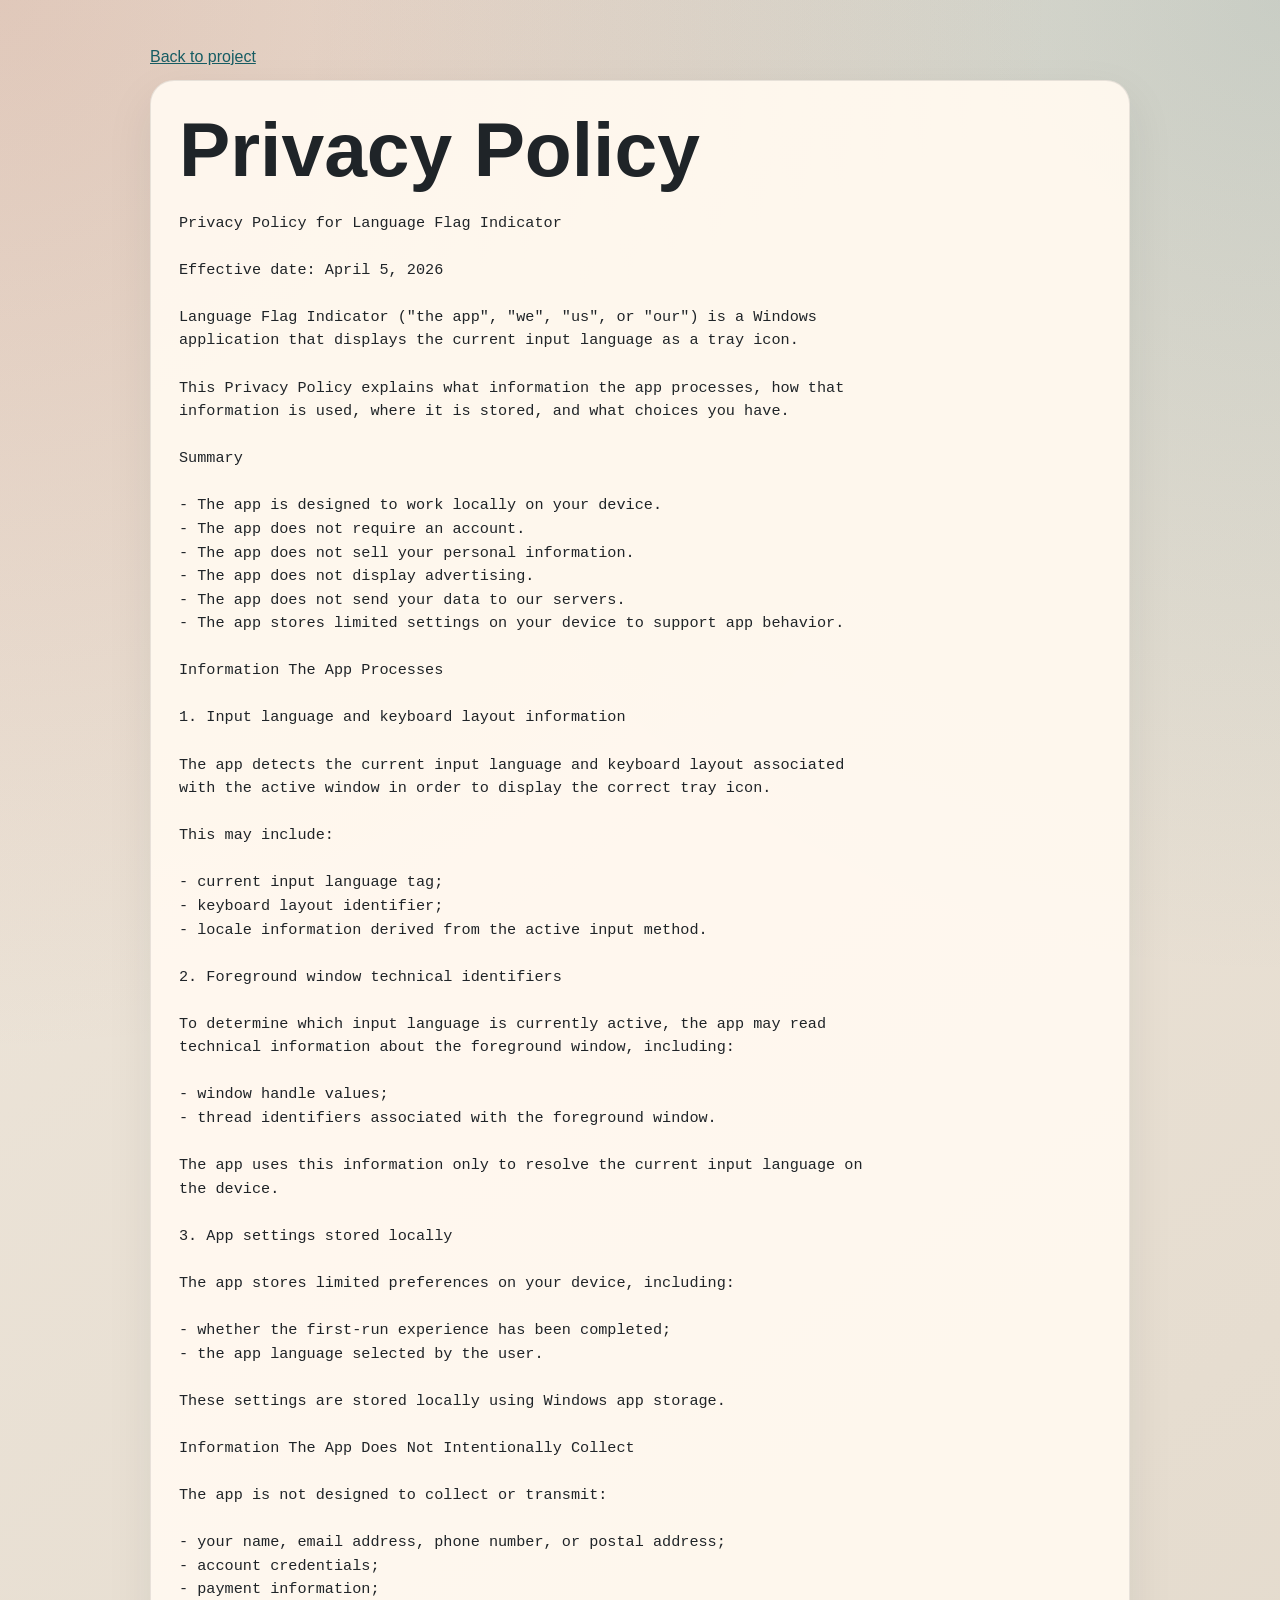
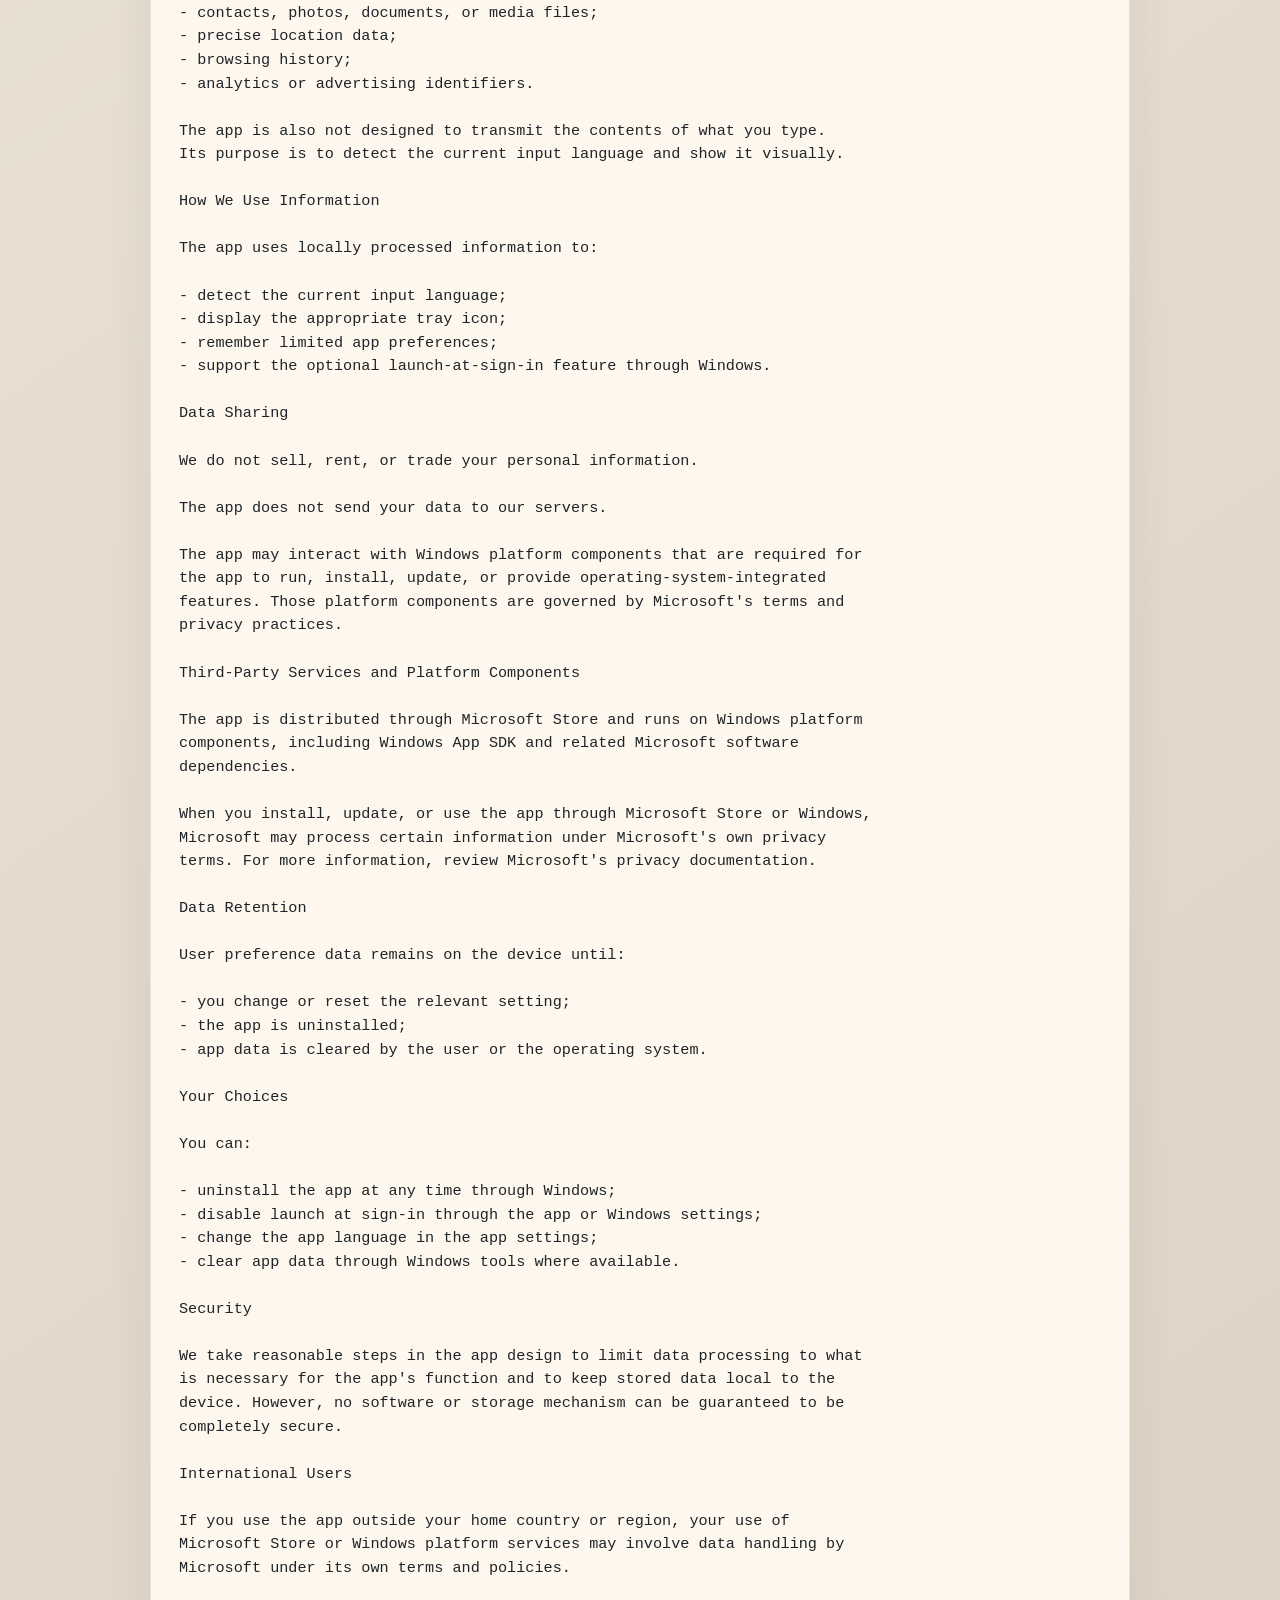
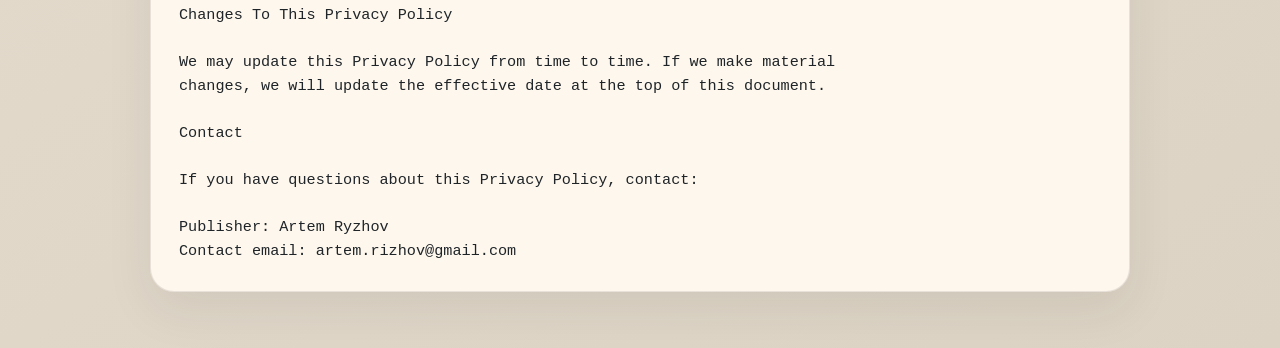
==== privacy-policy.html @ 20d2ef0d "Initialize static site What changed: - replace the placeholder landing page with a simple project si" ====
<!DOCTYPE html>
<!-- Generated from canonical legal text files in /src. Do not edit by hand. -->
<html lang="en">
<head>
  <meta charset="utf-8">
  <meta name="viewport" content="width=device-width, initial-scale=1">
  <title>Language Flag Indicator Privacy Policy</title>
  <meta name="description" content="Current privacy policy text for Language Flag Indicator.">
  <link rel="stylesheet" href="site.css">
</head>
<body class="legal-page">
  <main class="page-shell">
    <nav class="top-nav"><a href="index.html">Back to project</a></nav>
    <article class="legal-panel">
      <h1>Privacy Policy</h1>
      <pre class="legal-text">Privacy Policy for Language Flag Indicator

Effective date: April 5, 2026

Language Flag Indicator (&quot;the app&quot;, &quot;we&quot;, &quot;us&quot;, or &quot;our&quot;) is a Windows
application that displays the current input language as a tray icon.

This Privacy Policy explains what information the app processes, how that
information is used, where it is stored, and what choices you have.

Summary

- The app is designed to work locally on your device.
- The app does not require an account.
- The app does not sell your personal information.
- The app does not display advertising.
- The app does not send your data to our servers.
- The app stores limited settings on your device to support app behavior.

Information The App Processes

1. Input language and keyboard layout information

The app detects the current input language and keyboard layout associated
with the active window in order to display the correct tray icon.

This may include:

- current input language tag;
- keyboard layout identifier;
- locale information derived from the active input method.

2. Foreground window technical identifiers

To determine which input language is currently active, the app may read
technical information about the foreground window, including:

- window handle values;
- thread identifiers associated with the foreground window.

The app uses this information only to resolve the current input language on
the device.

3. App settings stored locally

The app stores limited preferences on your device, including:

- whether the first-run experience has been completed;
- the app language selected by the user.

These settings are stored locally using Windows app storage.

Information The App Does Not Intentionally Collect

The app is not designed to collect or transmit:

- your name, email address, phone number, or postal address;
- account credentials;
- payment information;
- contacts, photos, documents, or media files;
- precise location data;
- browsing history;
- analytics or advertising identifiers.

The app is also not designed to transmit the contents of what you type.
Its purpose is to detect the current input language and show it visually.

How We Use Information

The app uses locally processed information to:

- detect the current input language;
- display the appropriate tray icon;
- remember limited app preferences;
- support the optional launch-at-sign-in feature through Windows.

Data Sharing

We do not sell, rent, or trade your personal information.

The app does not send your data to our servers.

The app may interact with Windows platform components that are required for
the app to run, install, update, or provide operating-system-integrated
features. Those platform components are governed by Microsoft&#39;s terms and
privacy practices.

Third-Party Services and Platform Components

The app is distributed through Microsoft Store and runs on Windows platform
components, including Windows App SDK and related Microsoft software
dependencies.

When you install, update, or use the app through Microsoft Store or Windows,
Microsoft may process certain information under Microsoft&#39;s own privacy
terms. For more information, review Microsoft&#39;s privacy documentation.

Data Retention

User preference data remains on the device until:

- you change or reset the relevant setting;
- the app is uninstalled;
- app data is cleared by the user or the operating system.

Your Choices

You can:

- uninstall the app at any time through Windows;
- disable launch at sign-in through the app or Windows settings;
- change the app language in the app settings;
- clear app data through Windows tools where available.

Security

We take reasonable steps in the app design to limit data processing to what
is necessary for the app&#39;s function and to keep stored data local to the
device. However, no software or storage mechanism can be guaranteed to be
completely secure.

International Users

If you use the app outside your home country or region, your use of
Microsoft Store or Windows platform services may involve data handling by
Microsoft under its own terms and policies.

Changes To This Privacy Policy

We may update this Privacy Policy from time to time. If we make material
changes, we will update the effective date at the top of this document.

Contact

If you have questions about this Privacy Policy, contact:

Publisher: Artem Ryzhov
Contact email: artem.rizhov@gmail.com
</pre>
    </article>
  </main>
</body>
</html>
---- site.css ----
:root {
  color-scheme: light;
  --bg: #efe7dc;
  --bg-deep: #ddd3c4;
  --panel: rgba(255, 251, 245, 0.9);
  --panel-strong: rgba(255, 248, 239, 0.96);
  --ink: #1f2428;
  --muted: #625f58;
  --line: rgba(31, 36, 40, 0.1);
  --accent: #9d3d22;
  --accent-2: #165c63;
}

* {
  box-sizing: border-box;
}

html {
  font-size: 16px;
}

body {
  margin: 0;
  min-height: 100vh;
  color: var(--ink);
  font-family: "Segoe UI", sans-serif;
  background:
    radial-gradient(circle at top left, rgba(157, 61, 34, 0.18), transparent 28%),
    radial-gradient(circle at top right, rgba(22, 92, 99, 0.16), transparent 26%),
    linear-gradient(145deg, var(--bg) 0%, var(--bg-deep) 100%);
}

a {
  color: var(--accent-2);
}

.page-shell {
  width: min(980px, calc(100% - 40px));
  margin: 0 auto;
  padding: 48px 0 56px;
}

.hero-card,
.panel,
.legal-panel {
  border: 1px solid var(--line);
  border-radius: 24px;
  background: var(--panel);
  box-shadow: 0 18px 48px rgba(31, 36, 40, 0.08);
}

.hero-card {
  padding: 32px;
}

.eyebrow {
  margin: 0 0 12px;
  color: var(--accent-2);
  font-size: 0.85rem;
  font-weight: 700;
  letter-spacing: 0.14em;
  text-transform: uppercase;
}

h1,
h2 {
  margin: 0;
  line-height: 1.05;
}

h1 {
  font-size: clamp(2.4rem, 7vw, 4.8rem);
}

h2 {
  font-size: 1.35rem;
}

.lead {
  max-width: 42rem;
  margin: 18px 0 0;
  color: var(--muted);
  font-size: 1.06rem;
  line-height: 1.65;
}

.hero-links {
  display: flex;
  justify-content: space-between;
  gap: 16px;
  margin-top: 28px;
}

.button-link {
  display: inline-block;
  padding: 10px 16px;
  border-radius: 999px;
  background: var(--accent-2);
  color: #fffaf4;
  text-decoration: none;
  font-weight: 600;
}

.button-link.secondary {
  background: var(--accent-2);
}

.top-nav {
  margin-bottom: 14px;
}

.legal-panel {
  padding: 28px;
  background: var(--panel-strong);
}

.legal-text {
  margin: 22px 0 0;
  white-space: pre-wrap;
  word-break: break-word;
  font-family: "Consolas", "Cascadia Mono", monospace;
  font-size: 0.95rem;
  line-height: 1.55;
  color: var(--ink);
}

@media (max-width: 640px) {
  .page-shell {
    width: min(100% - 24px, 980px);
    padding-top: 28px;
    padding-bottom: 32px;
  }

  .hero-card,
  .panel,
  .legal-panel {
    border-radius: 18px;
  }

  .hero-card,
  .panel,
  .legal-panel {
    padding: 20px;
  }

  .hero-links {
    flex-direction: column;
  }
}
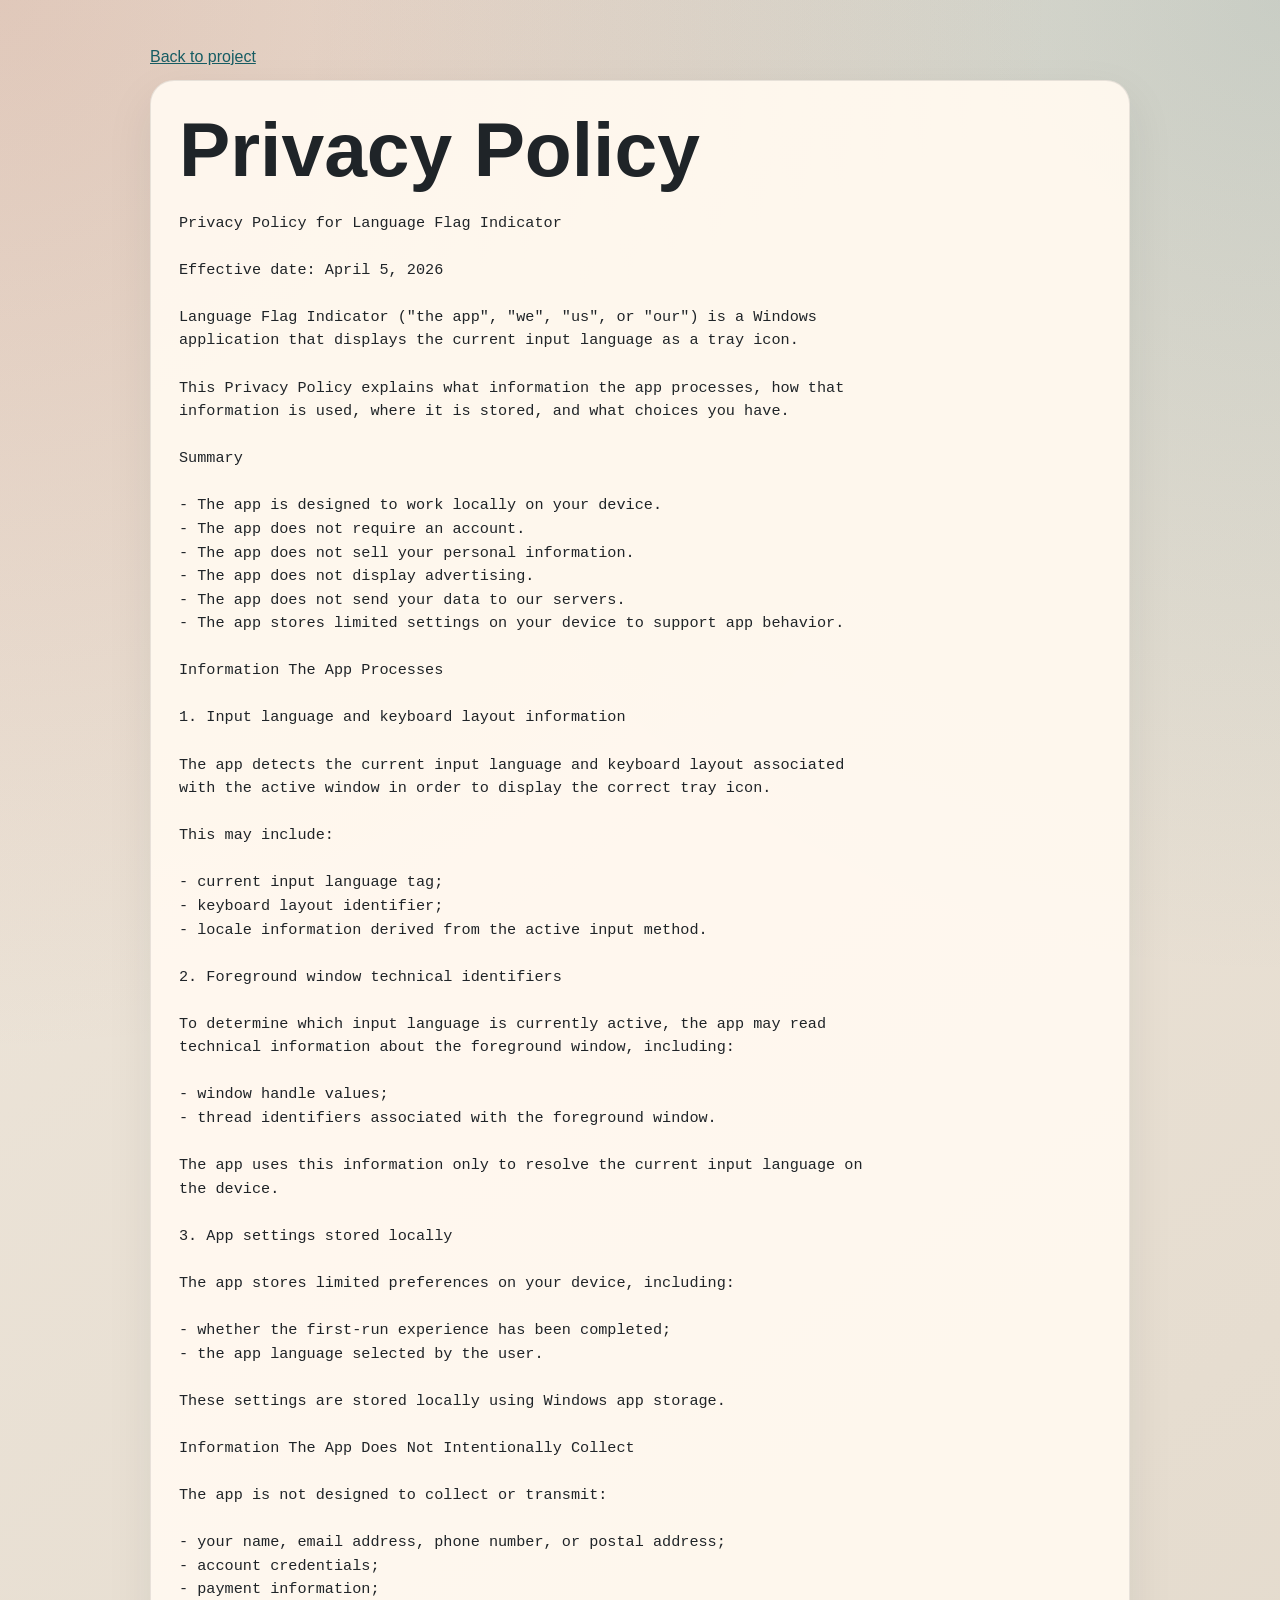
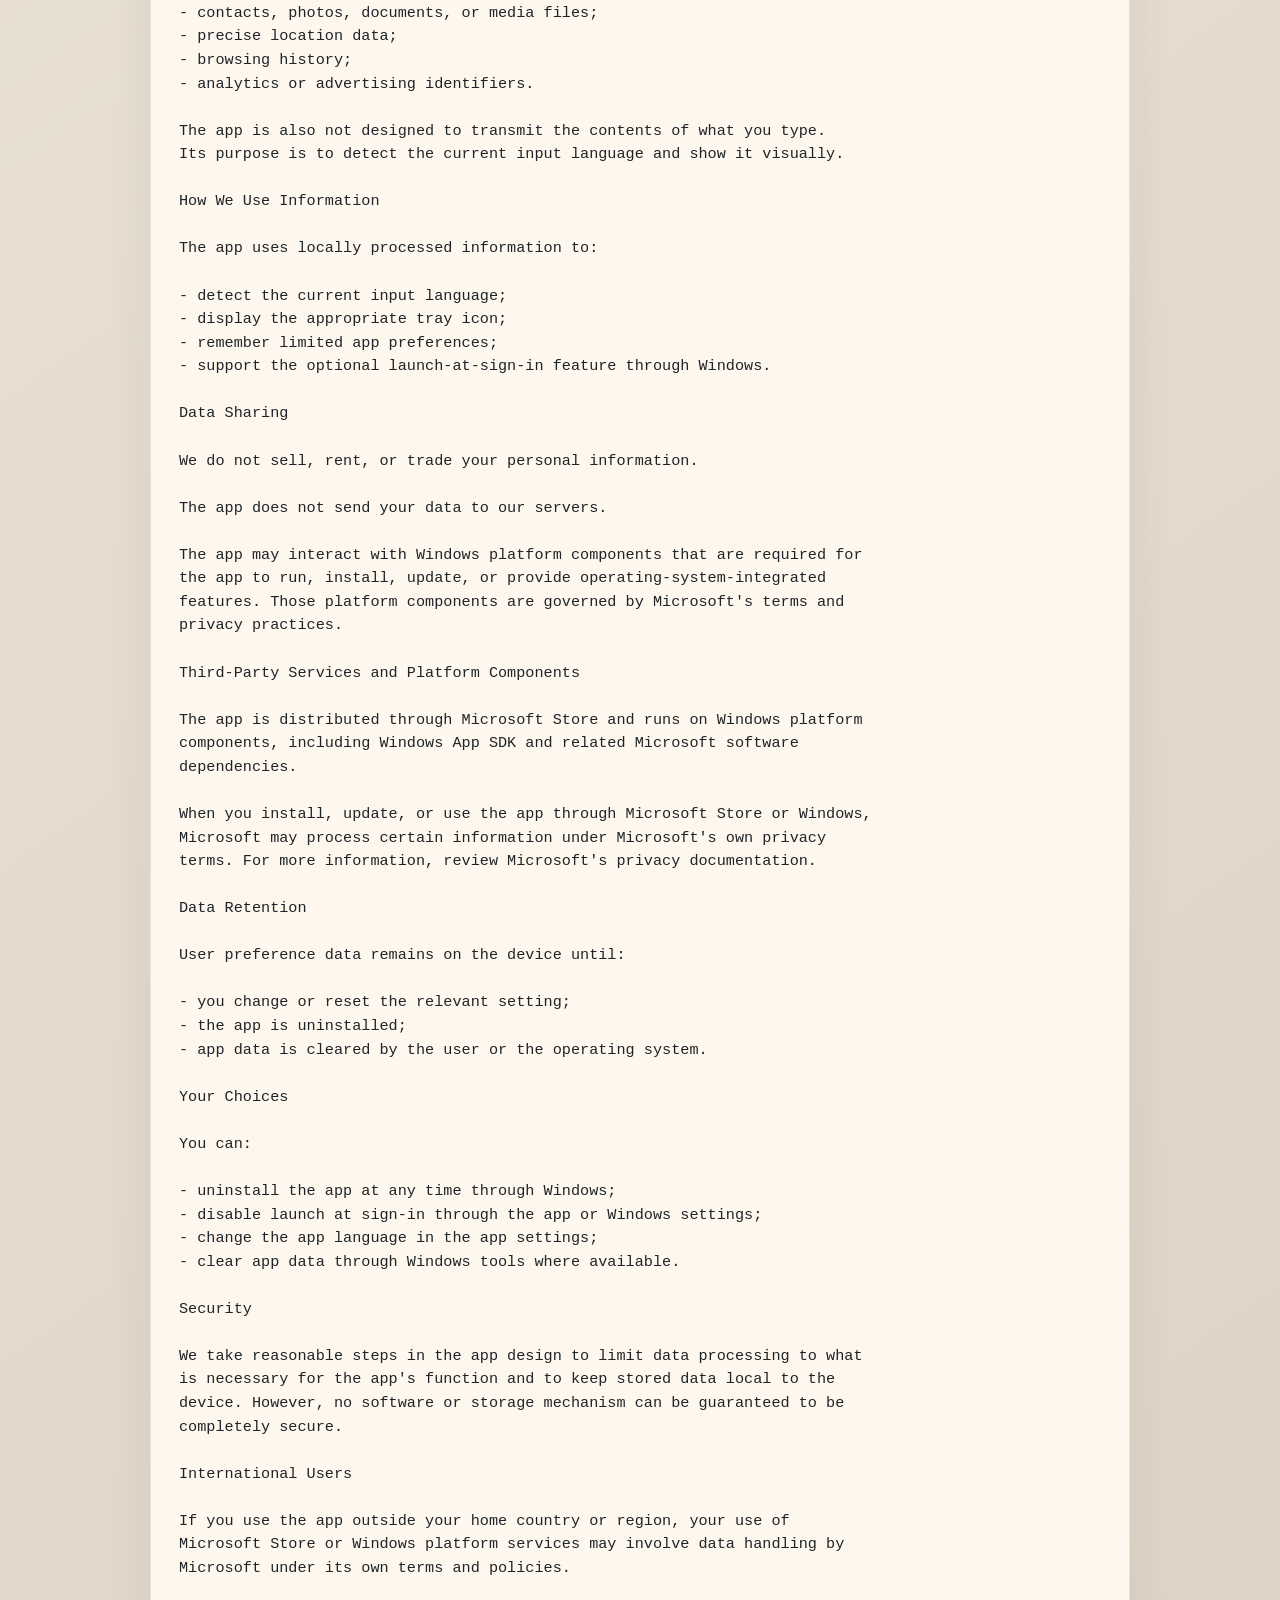
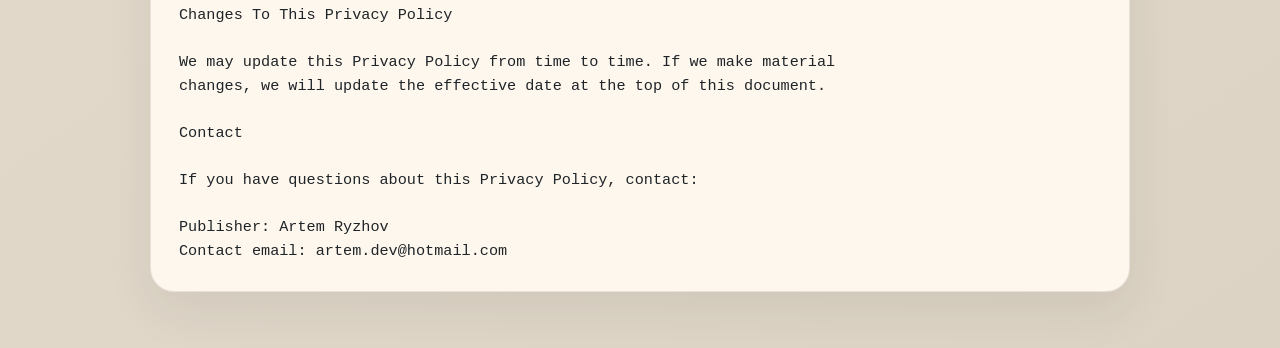
==== commit 7350b4dc: "Update privacy policy contact email Refresh the generated privacy policy page to use artem.dev@hotma" ====
--- a/privacy-policy.html
+++ b/privacy-policy.html
@@ -150,9 +150,9 @@
 If you have questions about this Privacy Policy, contact:
 
 Publisher: Artem Ryzhov
-Contact email: artem.rizhov@gmail.com
+Contact email: artem.dev@hotmail.com
 </pre>
     </article>
   </main>
 </body>
-</html>+</html>
